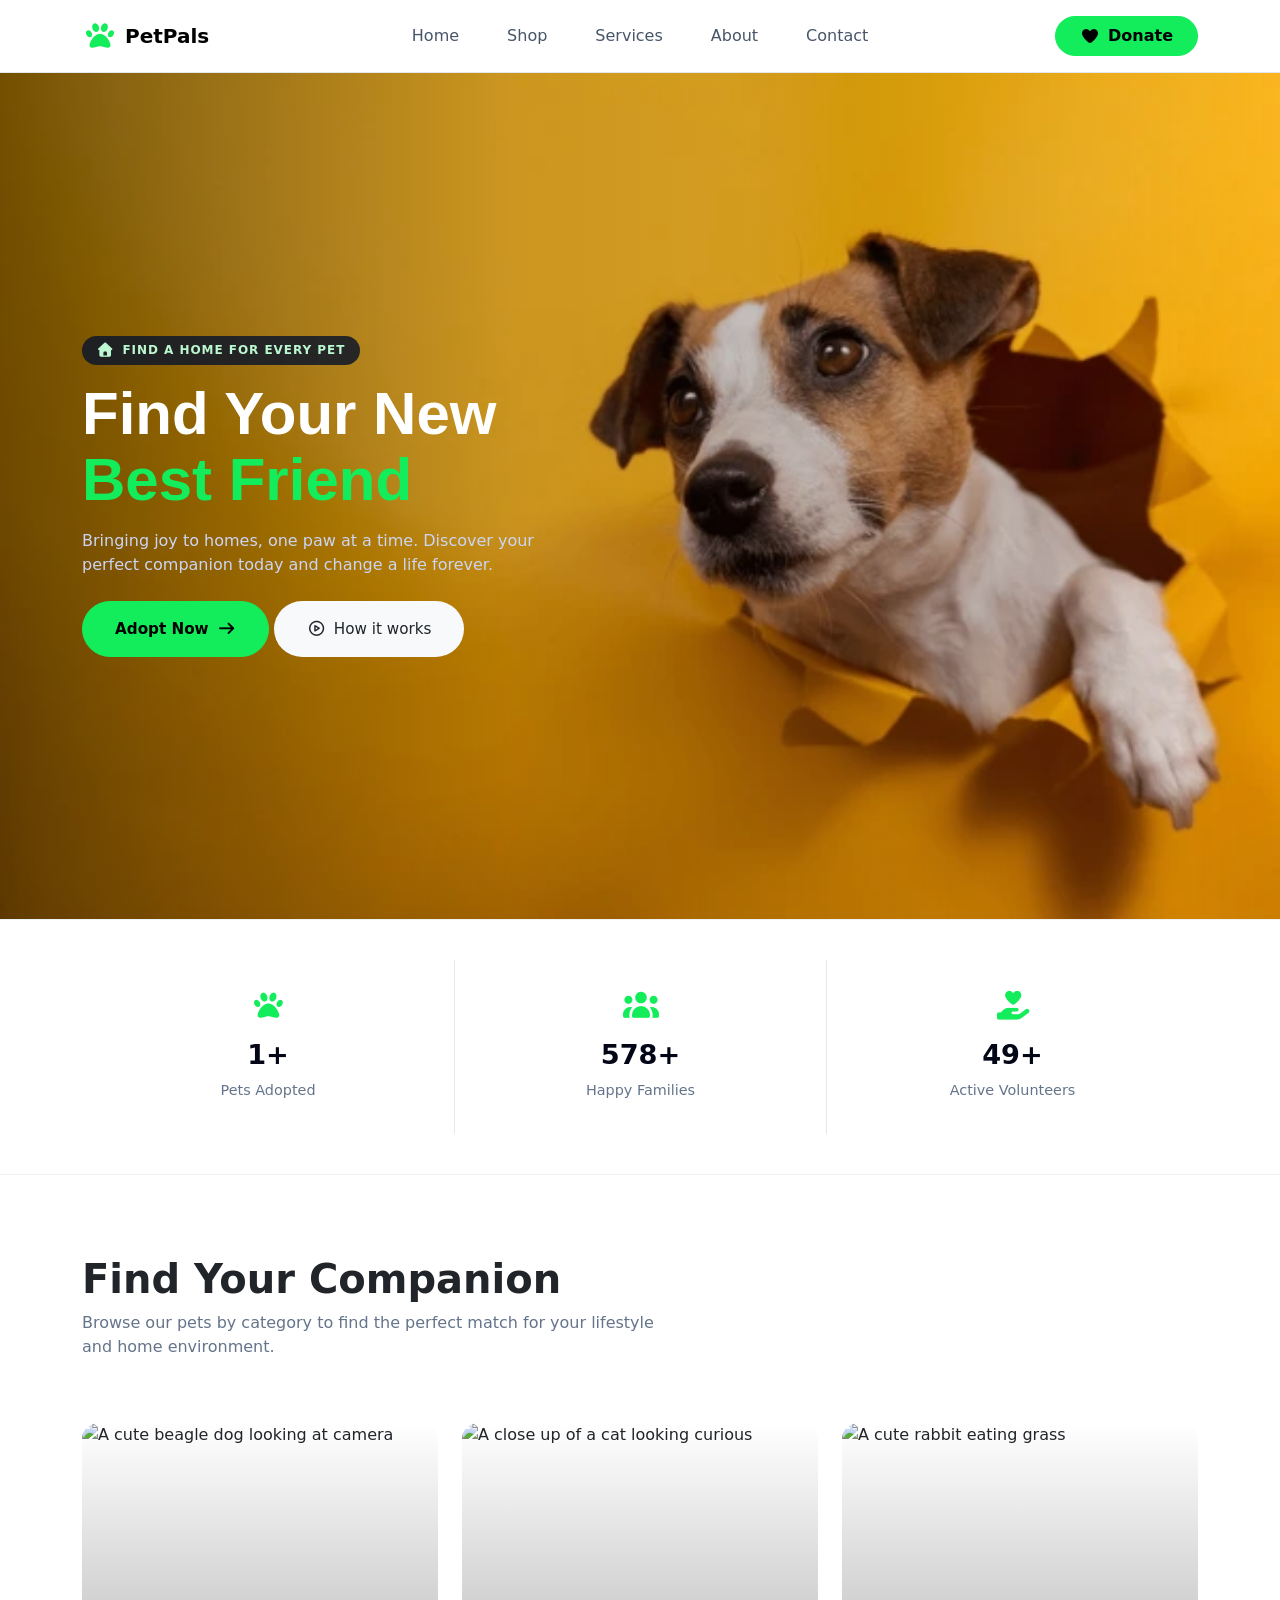
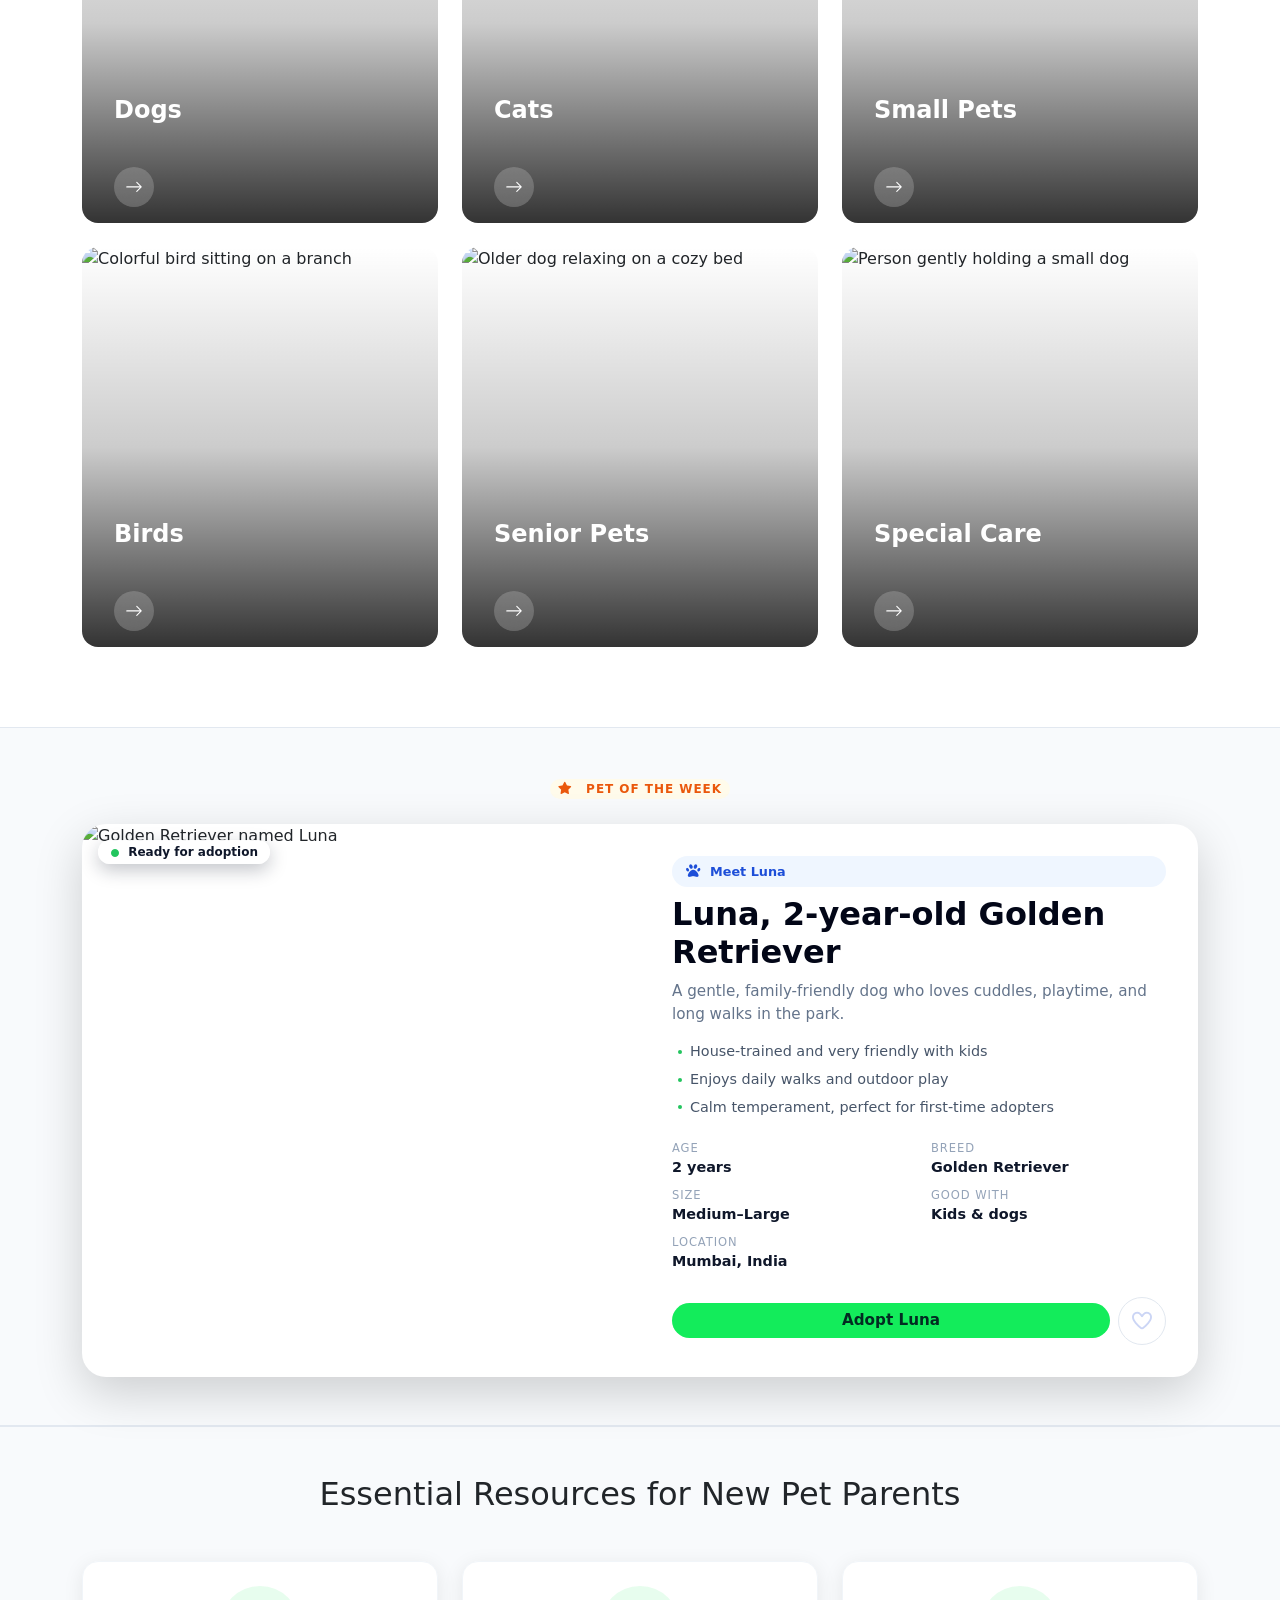
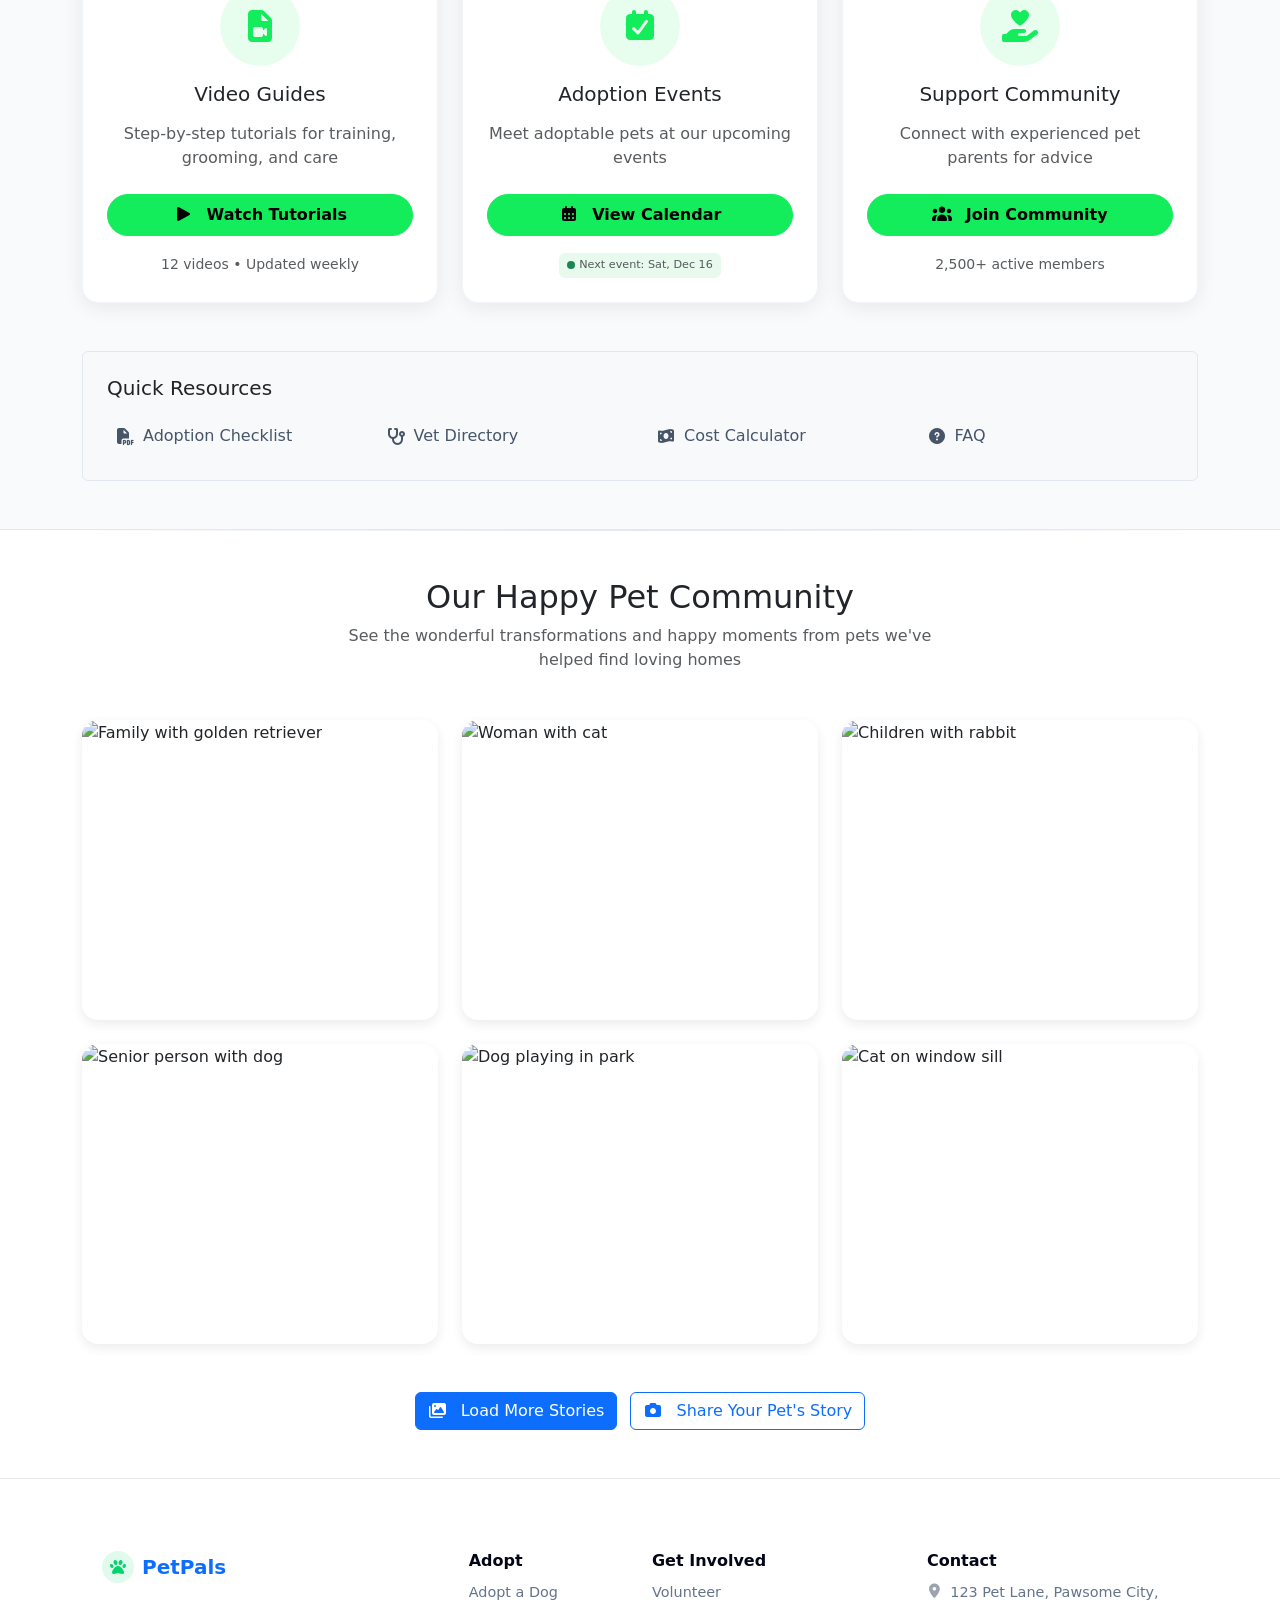
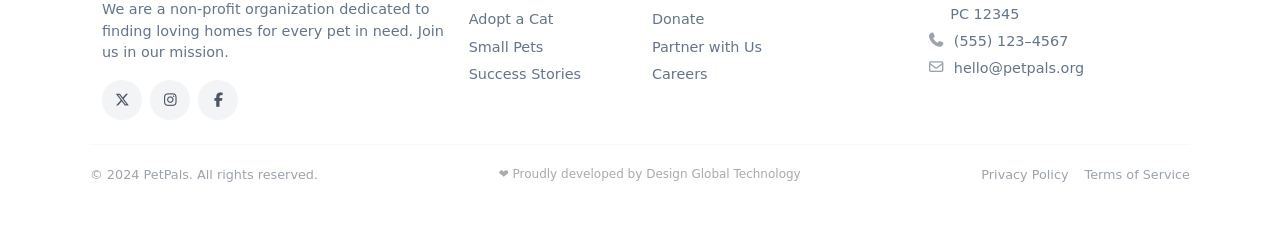
==== index.html @ 8e4ffd86 "secon commit" ====
<!DOCTYPE html>
<html lang="en">
  <head>
    <meta charset="UTF-8" />
    <meta name="viewport" content="width=device-width, initial-scale=1.0" />
    <title>Pet-Shop</title>

    <link rel="stylesheet" href="./fontawsome/css/all.min.css" />
    <link rel="stylesheet" href="bootstrap/css/bootstrap.min.css" />
    <link rel="stylesheet" href="./css-folder/style.css" />
  </head>
  <body>
    <!-- Navbar -->
    <nav class="navbar navbar-expand-lg navbar-blur sticky-top">
      <div class="container">
        <a
          class="navbar-brand d-flex align-items-center gap-2"
          href="./index.html"
        >
          <i class="fa-solid fa-paw fs-3 text-primary-color"></i>
          <span class="fw-bold">PetPals</span>
        </a>

        <button
  class="navbar-toggler"
  type="button"
  data-bs-toggle="collapse"
  data-bs-target="#mainNavbar"
  aria-controls="mainNavbar"
  aria-expanded="false"
  aria-label="Toggle navigation"
>
  <!-- Default icon -->
  <i class="fa-solid fa-bars fs-3"></i>
  <!-- Close icon -->
  <i class="fa-solid fa-xmark fs-3 d-none"></i>
</button>


        <div class="collapse navbar-collapse" id="mainNavbar">
          <ul class="navbar-nav mx-auto mb-2 mb-lg-0 gap-lg-3">
            <li class="nav-item">
              <a class="nav-link fw-medium" href="./index.html">Home</a>
            </li>
            <!-- <li class="nav-item">
              <a class="nav-link fw-medium" href="#">Adopt</a>
            </li> -->
            <li class="nav-item">
              <a class="nav-link fw-medium" href="#">Shop</a>
            </li>
            <li class="nav-item">
              <a class="nav-link fw-medium" href="#">Services</a>
            </li>
            <li class="nav-item">
              <a class="nav-link fw-medium" href="./about.html">About</a>
            </li>
            <li class="nav-item">
              <a class="nav-link fw-medium" href="./contact.html">Contact</a>
            </li>
          </ul>

          <div class="d-flex align-items-center gap-2">
            <!-- <button class="btn btn-light btn-pill d-none d-sm-inline-flex px-4">
              Login
            </button> -->
            <button
              class="btn btn-primary-soft btn-pill d-inline-flex align-items-center gap-2 px-4"
            >
              <i class="fa-solid fa-heart"></i>
              <span>Donate</span>
            </button>
          </div>
        </div>
      </div>
    </nav>

    <main>
      <!-- Hero Section -->
      <!-- Hero Section -->
      <section class="hero-section">
        <div class="hero-dark-overlay"></div>

        <div class="container position-relative">
          <div class="row">
            <!-- TEXT ON THE RIGHT -->
            <div class="col-lg-6">
              <div class="hero-text-block">
                <div class="hero-badge mb-3">
                  <i class="fa-solid fa-home"></i>
                  <span>Find a home for every pet</span>
                </div>

                <h1 class="hero-title mb-3">
                  Find Your New <br class="d-none d-lg-block" />
                  <span class="highlight">Best Friend</span>
                </h1>

                <p class="hero-lead mb-4">
                  Bringing joy to homes, one paw at a time. Discover your
                  perfect companion today and change a life forever.
                </p>

                <!-- Dog Hover Button Wrapper -->
                <div class="dog-button-container">
                  <div class="dog">
                    <div class="tail"></div>
                    <div class="body"></div>
                    <div class="head">
                      <div class="eyes">
                        <div class="left"></div>
                        <div class="right"></div>
                      </div>
                      <div class="nuzzle">
                        <div class="mouth">
                          <div class="tongue"></div>
                        </div>
                        <div class="nose">
                          <div class="nostrils"></div>
                          <div class="highlight"></div>
                        </div>
                      </div>
                    </div>
                    <div class="ears">
                      <div class="left"></div>
                      <div class="right"></div>
                    </div>
                  </div>

                  <!-- ADOPT NOW BUTTON WITH DOG -->
                  <button
                    class="btn btn-primary-soft btn-pill d-inline-flex align-items-center gap-2 hero-cta-btn dog-btn"
                  >
                    <span>Adopt Now</span>
                    <i class="fa-solid fa-arrow-right"></i>
                  </button>

                  <div class="dog-paw"></div>
                  <div class="dog-paw top"></div>
                </div>
                <!-- Normal button stays same -->
                <button
                  class="btn btn-outline-soft btn-pill d-inline-flex align-items-center gap-2 hero-cta-btn bg-light rounded-5"
                >
                  <i class="fa-regular fa-circle-play text-primary-color"></i>
                  <span>How it works</span>
                </button>
              </div>
            </div>
            <!-- end col -->
          </div>
        </div>
      </section>

      <!-- Stats Section -->
      <section class="stats-section">
        <div class="container">
          <div class="row g-0 stats-row text-center">
            <!-- Stat 1 -->
            <div class="col-12 col-md-4 stat-col">
              <div class="stats-icon">
                <i class="fa-solid fa-paw"></i>
              </div>
              <p class="stat-number mb-0">1,200+</p>
              <p class="stat-label mb-0">Pets Adopted</p>
            </div>

            <!-- Stat 2 -->
            <div class="col-12 col-md-4 stat-col">
              <div class="stats-icon">
                <i class="fa-solid fa-users"></i>
              </div>
              <p class="stat-number mb-0">950+</p>
              <p class="stat-label mb-0">Happy Families</p>
            </div>

            <!-- Stat 3 -->
            <div class="col-12 col-md-4 stat-col">
              <div class="stats-icon">
                <i class="fa-solid fa-hand-holding-heart"></i>
              </div>
              <p class="stat-number mb-0">80+</p>
              <p class="stat-label mb-0">Active Volunteers</p>
            </div>
          </div>
        </div>
      </section>

      <!-- find compainion section   -->
      <section class="find-companion-section">
        <div class="container">
          <!-- Top Row: Heading + Link -->
          <div class="fc-header">
            <div class="fc-heading-text">
              <h2>Find Your Companion</h2>
              <p>
                Browse our pets by category to find the perfect match for your
                lifestyle and home environment.
              </p>
            </div>
            <!-- <a href="#" class="fc-view-all">
              View all categories
              <span class="material-symbols-outlined">
                <svg
                  xmlns="http://www.w3.org/2000/svg"
                  width="20"
                  height="20"
                  fill="currentColor"
                  class="bi bi-arrow-right"
                  viewBox="0 0 16 18"
                >
                  <path
                    fill-rule="evenodd"
                    d="M1 8a.5.5 0 0 1 .5-.5h11.793l-3.147-3.146a.5.5 0 0 1 .708-.708l4 4a.5.5 0 0 1 0 .708l-4 4a.5.5 0 0 1-.708-.708L13.293 8.5H1.5A.5.5 0 0 1 1 8"
                  />
                </svg>
              </span>
            </a> -->
          </div>

          <!-- Cards Grid -->
          <div class="fc-grid">
            <!-- Card 1: Dogs -->
            <div class="fc-card">
              <img
                src="https://lh3.googleusercontent.com/aida-public/[base64]"
                alt="A cute beagle dog looking at camera"
              />
              <div class="fc-card-overlay">
                <div class="fc-card-content">
                  <h3>Dogs</h3>
                  <p>Loyal friends waiting for a home</p>
                  <span class="fc-circle-btn">
                    <span class="material-symbols-outlined">
                      <svg
                        xmlns="http://www.w3.org/2000/svg"
                        width="20"
                        height="20"
                        fill="currentColor"
                        class="bi bi-arrow-right"
                        viewBox="0 0 16 18"
                      >
                        <path
                          fill-rule="evenodd"
                          d="M1 8a.5.5 0 0 1 .5-.5h11.793l-3.147-3.146a.5.5 0 0 1 .708-.708l4 4a.5.5 0 0 1 0 .708l-4 4a.5.5 0 0 1-.708-.708L13.293 8.5H1.5A.5.5 0 0 1 1 8"
                        />
                      </svg>
                    </span>
                  </span>
                </div>
              </div>
            </div>

            <!-- Card 2: Cats -->
            <div class="fc-card">
              <img
                src="https://lh3.googleusercontent.com/aida-public/[base64]"
                alt="A close up of a cat looking curious"
              />
              <div class="fc-card-overlay">
                <div class="fc-card-content">
                  <h3>Cats</h3>
                  <p>Independent and cuddly companions</p>
                  <span class="fc-circle-btn">
                    <span class="material-symbols-outlined">
                      <svg
                        xmlns="http://www.w3.org/2000/svg"
                        width="20"
                        height="20"
                        fill="currentColor"
                        class="bi bi-arrow-right"
                        viewBox="0 0 16 18"
                      >
                        <path
                          fill-rule="evenodd"
                          d="M1 8a.5.5 0 0 1 .5-.5h11.793l-3.147-3.146a.5.5 0 0 1 .708-.708l4 4a.5.5 0 0 1 0 .708l-4 4a.5.5 0 0 1-.708-.708L13.293 8.5H1.5A.5.5 0 0 1 1 8"
                        />
                      </svg>
                    </span>
                  </span>
                </div>
              </div>
            </div>

            <!-- Card 3: Small Pets -->
            <div class="fc-card">
              <img
                src="https://lh3.googleusercontent.com/aida-public/[base64]"
                alt="A cute rabbit eating grass"
              />
              <div class="fc-card-overlay">
                <div class="fc-card-content">
                  <h3>Small Pets</h3>
                  <p>Little critters for big hearts</p>
                  <span class="fc-circle-btn">
                    <span class="material-symbols-outlined">
                      <svg
                        xmlns="http://www.w3.org/2000/svg"
                        width="20"
                        height="20"
                        fill="currentColor"
                        class="bi bi-arrow-right"
                        viewBox="0 0 16 18"
                      >
                        <path
                          fill-rule="evenodd"
                          d="M1 8a.5.5 0 0 1 .5-.5h11.793l-3.147-3.146a.5.5 0 0 1 .708-.708l4 4a.5.5 0 0 1 0 .708l-4 4a.5.5 0 0 1-.708-.708L13.293 8.5H1.5A.5.5 0 0 1 1 8"
                        />
                      </svg>
                    </span>
                  </span>
                </div>
              </div>
            </div>

            <!-- Card 4: Birds -->
            <div class="fc-card">
              <img
                src="https://images.pexels.com/photos/1661179/pexels-photo-1661179.jpeg"
                alt="Colorful bird sitting on a branch"
              />
              <div class="fc-card-overlay">
                <div class="fc-card-content">
                  <h3>Birds</h3>
                  <p>Feathery companions full of song</p>
                  <span class="fc-circle-btn">
                    <span class="material-symbols-outlined">
                      <svg
                        xmlns="http://www.w3.org/2000/svg"
                        width="20"
                        height="20"
                        fill="currentColor"
                        class="bi bi-arrow-right"
                        viewBox="0 0 16 18"
                      >
                        <path
                          fill-rule="evenodd"
                          d="M1 8a.5.5 0 0 1 .5-.5h11.793l-3.147-3.146a.5.5 0 0 1 .708-.708l4 4a.5.5 0 0 1 0 .708l-4 4a.5.5 0 0 1-.708-.708L13.293 8.5H1.5A.5.5 0 0 1 1 8"
                        />
                      </svg>
                    </span>
                  </span>
                </div>
              </div>
            </div>

            <!-- Card 5: Senior Pets -->
            <div class="fc-card">
              <img
                src="https://images.pexels.com/photos/7210282/pexels-photo-7210282.jpeg"
                alt="Older dog relaxing on a cozy bed"
              />
              <div class="fc-card-overlay">
                <div class="fc-card-content">
                  <h3>Senior Pets</h3>
                  <p>Gentle souls looking for calm homes</p>
                  <span class="fc-circle-btn">
                    <span class="material-symbols-outlined">
                      <svg
                        xmlns="http://www.w3.org/2000/svg"
                        width="20"
                        height="20"
                        fill="currentColor"
                        class="bi bi-arrow-right"
                        viewBox="0 0 16 18"
                      >
                        <path
                          fill-rule="evenodd"
                          d="M1 8a.5.5 0 0 1 .5-.5h11.793l-3.147-3.146a.5.5 0 0 1 .708-.708l4 4a.5.5 0 0 1 0 .708l-4 4a.5.5 0 0 1-.708-.708L13.293 8.5H1.5A.5.5 0 0 1 1 8"
                        />
                      </svg>
                    </span>
                  </span>
                </div>
              </div>
            </div>

            <!-- Card 6: Special Care -->
            <div class="fc-card">
              <img
                src="https://images.pexels.com/photos/7469213/pexels-photo-7469213.jpeg"
                alt="Person gently holding a small dog"
              />
              <div class="fc-card-overlay">
                <div class="fc-card-content">
                  <h3>Special Care</h3>
                  <p>Pets with extra needs & extra love</p>
                  <span class="fc-circle-btn">
                    <span class="material-symbols-outlined">
                      <svg
                        xmlns="http://www.w3.org/2000/svg"
                        width="20"
                        height="20"
                        fill="currentColor"
                        class="bi bi-arrow-right"
                        viewBox="0 0 16 18"
                      >
                        <path
                          fill-rule="evenodd"
                          d="M1 8a.5.5 0 0 1 .5-.5h11.793l-3.147-3.146a.5.5 0 0 1 .708-.708l4 4a.5.5 0 0 1 0 .708l-4 4a.5.5 0 0 1-.708-.708L13.293 8.5H1.5A.5.5 0 0 1 1 8"
                        />
                      </svg>
                    </span>
                  </span>
                </div>
              </div>
            </div>
          </div>
        </div>
      </section>

      <!-- pet of the week  -->
      <section class="pet-week-section py-5">
        <div class="container">
          <!-- Top badge -->
          <div class="text-center mb-4">
            <span class="badge rounded-pill pet-week-badge">
              <i class="fa-solid fa-star me-2"></i>
              Pet of the Week
            </span>
          </div>

          <!-- Main card -->
          <div class="card pet-week-card border-0 shadow-lg overflow-hidden">
            <div class="row g-0">
              <!-- Image side -->
              <div class="col-md-6">
                <div class="pet-week-image-wrapper h-100">
                  <img
                    src="https://images.pexels.com/photos/2253275/pexels-photo-2253275.jpeg"
                    alt="Golden Retriever named Luna"
                    class="img-fluid h-100 w-100 object-fit-cover"
                  />
                  <span class="badge pet-week-status-badge">
                    <i class="fa-solid fa-circle me-1"></i>
                    Ready for adoption
                  </span>
                </div>
              </div>

              <!-- Content side -->
              <div class="col-md-6">
                <div class="card-body pet-week-body h-100 d-flex flex-column">
                  <div
                    class="pet-week-pill mb-2 d-inline-flex align-items-center"
                  >
                    <i class="fa-solid fa-paw me-2"></i>
                    Meet Luna
                  </div>

                  <h2 class="card-title pet-week-title mb-2">
                    Luna, 2-year-old Golden Retriever
                  </h2>

                  <p class="pet-week-subtitle mb-3">
                    A gentle, family-friendly dog who loves cuddles, playtime,
                    and long walks in the park.
                  </p>

                  <ul class="pet-week-list mb-3">
                    <li>House-trained and very friendly with kids</li>
                    <li>Enjoys daily walks and outdoor play</li>
                    <li>Calm temperament, perfect for first-time adopters</li>
                  </ul>

                  <div class="row pet-week-details gy-2 mb-4">
                    <div class="col-6">
                      <span class="detail-label">Age</span>
                      <span class="detail-value">2 years</span>
                    </div>
                    <div class="col-6">
                      <span class="detail-label">Breed</span>
                      <span class="detail-value">Golden Retriever</span>
                    </div>
                    <div class="col-6">
                      <span class="detail-label">Size</span>
                      <span class="detail-value">Medium–Large</span>
                    </div>
                    <div class="col-6">
                      <span class="detail-label">Good with</span>
                      <span class="detail-value">Kids & dogs</span>
                    </div>
                    <div class="col-6">
                      <span class="detail-label">Location</span>
                      <span class="detail-value">Mumbai, India</span>
                    </div>
                  </div>

                  <div class="mt-auto d-flex align-items-center gap-2">
                    <button class="btn btn-adopt flex-grow-1">
                      Adopt Luna
                    </button>
                    <button
                      class="btn btn-favorite d-flex align-items-center justify-content-center"
                      id="favoriteBtn"
                      type="button"
                    >
                      <i class="fa-regular fa-heart" id="favoriteIcon"></i>
                    </button>
                  </div>
                </div>
              </div>
            </div>
          </div>
        </div>
      </section>

      <!-- Join our package section  -->

      <!-- <section class="newsletter-section py-5 my-5">
        <div class="container">
          <div class="row justify-content-center">
           
            <div class="col-lg-10">
              <div class="newsletter-box text-center p-4 p-md-5">
               
                <div class="mb-3">
                  <span
                    class="newsletter-icon d-inline-flex align-items-center justify-content-center"
                  >
                    <i class="fa-solid fa-envelope-open-text"></i>
                  </span>
                </div>

                
                <h2 class="newsletter-title mb-3">Join our pack</h2>

                <p class="newsletter-text mb-4 mx-auto">
                  Get heartwarming adoption stories, helpful pet care tips, and
                  upcoming adoption events delivered straight to your inbox.
                </p>

                
                <form
                  class="newsletter-form d-flex flex-column flex-sm-row gap-2 justify-content-center"
                >
                  <div class="flex-grow-1">
                    <input
                      type="email"
                      class="form-control newsletter-input w-100"
                      placeholder="Enter your email address"
                      aria-label="Email"
                      required
                    />
                  </div>
                  <button type="submit" class="btn newsletter-btn">
                    Subscribe
                  </button>
                </form>

                <p class="newsletter-note mt-3 mb-0">
                  We respect your privacy. Unsubscribe at any time.
                </p>
              </div>
            </div>
          </div>
        </div>
      </section> -->

      <!-- Pet Care Resource Hub -->
      <section class="resource-hub py-5">
        <div class="container">
          <h2 class="text-center mb-5">
            Essential Resources for New Pet Parents
          </h2>

          <div class="row g-4 mb-5">
            <!-- Video Guides -->
            <div class="col-md-4">
              <div class="resource-card p-4 text-center h-100">
                <div class="resource-icon mb-3">
                  <i class="fa-solid fa-file-video fa-2x"></i>
                </div>
                <h5 class="mb-3">Video Guides</h5>
                <p class="text-muted mb-4">
                  Step-by-step tutorials for training, grooming, and care
                </p>
                <div class="d-grid">
                  <a href="#" class="btn btn-primary-soft">
                    <i class="fa-solid fa-play me-2"></i> Watch Tutorials
                  </a>
                </div>
                <div class="mt-3">
                  <small class="text-muted">12 videos • Updated weekly</small>
                </div>
              </div>
            </div>

            <!-- Adoption Events -->
            <div class="col-md-4">
              <div class="resource-card p-4 text-center h-100">
                <div class="resource-icon mb-3">
                  <i class="fa-solid fa-calendar-check fa-2x"></i>
                </div>
                <h5 class="mb-3">Adoption Events</h5>
                <p class="text-muted mb-4">
                  Meet adoptable pets at our upcoming events
                </p>
                <div class="d-grid">
                  <a href="#" class="btn btn-primary-soft">
                    <i class="fa-solid fa-calendar-days me-2"></i> View Calendar
                  </a>
                </div>
                <div class="mt-3">
                  <div
                    class="event-badge d-inline-flex align-items-center gap-1"
                  >
                    <span class="event-dot bg-success"></span>
                    <small class="text-muted">Next event: Sat, Dec 16</small>
                  </div>
                </div>
              </div>
            </div>

            <!-- Support Community -->
            <div class="col-md-4">
              <div class="resource-card p-4 text-center h-100">
                <div class="resource-icon mb-3">
                  <i class="fa-solid fa-hand-holding-heart fa-2x"></i>
                </div>
                <h5 class="mb-3">Support Community</h5>
                <p class="text-muted mb-4">
                  Connect with experienced pet parents for advice
                </p>
                <div class="d-grid">
                  <a href="#" class="btn btn-primary-soft">
                    <i class="fa-solid fa-users me-2"></i> Join Community
                  </a>
                </div>
                <div class="mt-3">
                  <small class="text-muted">2,500+ active members</small>
                </div>
              </div>
            </div>
          </div>

          <!-- Quick Resources Row -->
          <div class="quick-resources bg-light rounded p-4">
            <h5 class="mb-3">Quick Resources</h5>
            <div class="row g-3">
              <div class="col-md-3 col-6">
                <a
                  href="#"
                  class="quick-link d-flex align-items-center gap-2 text-decoration-none"
                >
                  <i class="fa-solid fa-file-pdf text-primary-color"></i>
                  <span>Adoption Checklist</span>
                </a>
              </div>
              <div class="col-md-3 col-6">
                <a
                  href="#"
                  class="quick-link d-flex align-items-center gap-2 text-decoration-none"
                >
                  <i class="fa-solid fa-stethoscope text-primary-color"></i>
                  <span>Vet Directory</span>
                </a>
              </div>
              <div class="col-md-3 col-6">
                <a
                  href="#"
                  class="quick-link d-flex align-items-center gap-2 text-decoration-none"
                >
                  <i class="fa-solid fa-money-bill-wave text-primary-color"></i>
                  <span>Cost Calculator</span>
                </a>
              </div>
              <div class="col-md-3 col-6">
                <a
                  href="#"
                  class="quick-link d-flex align-items-center gap-2 text-decoration-none"
                >
                  <i class="fa-solid fa-question-circle text-primary-color"></i>
                  <span>FAQ</span>
                </a>
              </div>
            </div>
          </div>
        </div>
      </section>

      <section class="community-gallery py-5">
        <div class="container">
          <div class="text-center mb-5">
            <h2>Our Happy Pet Community</h2>
            <p class="text-muted mx-auto" style="max-width: 600px">
              See the wonderful transformations and happy moments from pets
              we've helped find loving homes
            </p>
          </div>

          <div class="gallery-grid mb-5">
            <!-- Gallery Item 1 -->
            <div class="gallery-item">
              <img
                src="https://images.pexels.com/photos/3361739/pexels-photo-3361739.jpeg"
                alt="Family with golden retriever"
                class="img-fluid"
              />
              <div class="gallery-overlay">
                <div class="gallery-content">
                  <div class="d-flex align-items-center mb-2">
                    <div class="gallery-user me-2">
                      <i class="fa-solid fa-user"></i>
                    </div>
                    <div>
                      <p class="gallery-title mb-0">Max & The Sharma Family</p>
                      <small class="gallery-subtitle"
                        >Adopted: January 2023</small
                      >
                    </div>
                  </div>
                  <p class="gallery-text mb-0">
                    "Max filled our home with endless joy and laughter!"
                  </p>
                </div>
              </div>
            </div>

            <!-- Gallery Item 2 -->
            <div class="gallery-item">
              <img
                src="https://images.pexels.com/photos/774731/pexels-photo-774731.jpeg"
                alt="Woman with cat"
                class="img-fluid"
              />
              <div class="gallery-overlay">
                <div class="gallery-content">
                  <div class="d-flex align-items-center mb-2">
                    <div class="gallery-user me-2">
                      <i class="fa-solid fa-user"></i>
                    </div>
                    <div>
                      <p class="gallery-title mb-0">Luna & Priya</p>
                      <small class="gallery-subtitle"
                        >Adopted: March 2023</small
                      >
                    </div>
                  </div>
                  <p class="gallery-text mb-0">
                    "My perfect companion for cozy evenings"
                  </p>
                </div>
              </div>
            </div>

            <!-- Gallery Item 3 -->
            <div class="gallery-item">
              <img
                src="https://images.pexels.com/photos/4588065/pexels-photo-4588065.jpeg"
                alt="Children with rabbit"
                class="img-fluid"
              />
              <div class="gallery-overlay">
                <div class="gallery-content">
                  <div class="d-flex align-items-center mb-2">
                    <div class="gallery-user me-2">
                      <i class="fa-solid fa-user"></i>
                    </div>
                    <div>
                      <p class="gallery-title mb-0">Cotton & The Patel Kids</p>
                      <small class="gallery-subtitle"
                        >Adopted: August 2023</small
                      >
                    </div>
                  </div>
                  <p class="gallery-text mb-0">
                    "Our children learned responsibility and love"
                  </p>
                </div>
              </div>
            </div>

            <!-- Gallery Item 4 -->
            <div class="gallery-item">
              <img
                src="https://images.pexels.com/photos/551628/pexels-photo-551628.jpeg"
                alt="Senior person with dog"
                class="img-fluid"
              />
              <div class="gallery-overlay">
                <div class="gallery-content">
                  <div class="d-flex align-items-center mb-2">
                    <div class="gallery-user me-2">
                      <i class="fa-solid fa-user"></i>
                    </div>
                    <div>
                      <p class="gallery-title mb-0">Buddy & Mr. Gupta</p>
                      <small class="gallery-subtitle">Adopted: June 2023</small>
                    </div>
                  </div>
                  <p class="gallery-text mb-0">
                    "My best friend for morning walks"
                  </p>
                </div>
              </div>
            </div>

            <!-- Gallery Item 5 -->
            <div class="gallery-item">
              <img
                src="https://images.pexels.com/photos/406014/pexels-photo-406014.jpeg"
                alt="Dog playing in park"
                class="img-fluid"
              />
              <div class="gallery-overlay">
                <div class="gallery-content">
                  <div class="d-flex align-items-center mb-2">
                    <div class="gallery-user me-2">
                      <i class="fa-solid fa-user"></i>
                    </div>
                    <div>
                      <p class="gallery-title mb-0">
                        Charlie's Park Adventures
                      </p>
                      <small class="gallery-subtitle"
                        >Adopted: April 2023</small
                      >
                    </div>
                  </div>
                  <p class="gallery-text mb-0">
                    "Every day is an adventure with Charlie!"
                  </p>
                </div>
              </div>
            </div>

            <!-- Gallery Item 6 -->
            <div class="gallery-item">
              <img
                src="https://images.pexels.com/photos/1564506/pexels-photo-1564506.jpeg"
                alt="Cat on window sill"
                class="img-fluid"
              />
              <div class="gallery-overlay">
                <div class="gallery-content">
                  <div class="d-flex align-items-center mb-2">
                    <div class="gallery-user me-2">
                      <i class="fa-solid fa-user"></i>
                    </div>
                    <div>
                      <p class="gallery-title mb-0">Misty's Sunny Spot</p>
                      <small class="gallery-subtitle"
                        >Adopted: February 2023</small
                      >
                    </div>
                  </div>
                  <p class="gallery-text mb-0">
                    "Our elegant companion for afternoon tea"
                  </p>
                </div>
              </div>
            </div>
          </div>

          <div class="text-center mt-5">
            <button class="btn btn-primary me-2" id="loadMoreGallery">
              <i class="fa-solid fa-images me-2"></i> Load More Stories
            </button>
            <button class="btn btn-outline-primary">
              <i class="fa-solid fa-camera me-2"></i> Share Your Pet's Story
            </button>
          </div>
        </div>
      </section>
    </main>

    <footer class="site-footer py-5">
      <div class="container">
        <!-- Top part -->
        <div class="row g-4 footer-top mb-4">
          <!-- Brand + text + socials -->
          <div class="col-md-4">
            <div class="d-flex align-items-center gap-2 mb-3 footer-logo">
              <span
                class="footer-logo-icon d-inline-flex align-items-center justify-content-center"
              >
                <i class="fa-solid fa-paw"></i>
              </span>
              <a href="./index.html" class="fs-5 fw-bold">PetPals</a>
            </div>

            <p class="footer-text mb-3">
              We are a non-profit organization dedicated to finding loving homes
              for every pet in need. Join us in our mission.
            </p>

            <div class="d-flex gap-2">
              <a href="#" class="footer-social-btn">
                <i class="fa-brands fa-x-twitter"></i>
              </a>
              <a href="#" class="footer-social-btn">
                <i class="fa-brands fa-instagram"></i>
              </a>
              <a href="#" class="footer-social-btn">
                <i class="fa-brands fa-facebook-f"></i>
              </a>
            </div>
          </div>

          <!-- Adopt -->
          <div class="col-6 col-md-2">
            <h4 class="footer-heading">Adopt</h4>
            <ul class="footer-links">
              <li><a href="#">Adopt a Dog</a></li>
              <li><a href="#">Adopt a Cat</a></li>
              <li><a href="#">Small Pets</a></li>
              <li><a href="#">Success Stories</a></li>
            </ul>
          </div>

          <!-- Get Involved -->
          <div class="col-6 col-md-3">
            <h4 class="footer-heading">Get Involved</h4>
            <ul class="footer-links">
              <li><a href="#">Volunteer</a></li>
              <li><a href="#">Donate</a></li>
              <li><a href="#">Partner with Us</a></li>
              <li><a href="#">Careers</a></li>
            </ul>
          </div>

          <!-- Contact -->
          <div class="col-12 col-md-3">
            <h4 class="footer-heading">Contact</h4>
            <ul class="footer-links footer-contact">
              <li>
                <i class="fa-solid fa-location-dot"></i>
                <span>123 Pet Lane, Pawsome City, PC 12345</span>
              </li>
              <li>
                <i class="fa-solid fa-phone"></i>
                <span>(555) 123–4567</span>
              </li>
              <li>
                <i class="fa-regular fa-envelope"></i>
                <span>hello@petpals.org</span>
              </li>
            </ul>
          </div>
        </div>

        <!-- Divider line -->
        <hr class="footer-divider my-3" />

        <!-- Bottom bar -->
        <div
          class="footer-bottom d-flex flex-column flex-md-row align-items-center justify-content-between gap-2 pt-1"
        >
          <p class="mb-0 footer-bottom-text">
            © 2024 PetPals. All rights reserved.
          </p>

          <span
            >❤️ Proudly developed by
            <a href="https://designglobal.in/"> Design Global Technology</a>
          </span>

          <div class="d-flex gap-3 footer-bottom-links">
            <a href="#">Privacy Policy</a>
            <a href="#">Terms of Service</a>
          </div>
        </div>
      </div>
    </footer>

    <script src="./bootstrap/js/bootstrap.bundle.min.js"></script>
    <script src="./js-folder/app.js"></script>
  </body>
</html>
---- css-folder/style.css ----
html {
  scroll-behavior: smooth;
}

/* Custom scrollbar */
::-webkit-scrollbar {
  width: 10px;
}

::-webkit-scrollbar-track {
  background: #f1f1f1;
}

::-webkit-scrollbar-thumb {
  background: var(--primary-color);
  border-radius: 5px;
}










/* ===========================
   NAVBAR — CLEAN VERSION
=========================== */

:root {
    --primary-color: #13ec5b;
    --primary-dark: #0eb545;
}

/* Navbar base */
.navbar {
    padding: 1rem 0;
    background: rgba(255, 255, 255, 0.85);
    backdrop-filter: blur(16px);      /* smooth glass effect */
    border-bottom: 1px solid rgba(148, 163, 184, 0.25);
    transition: all 0.3s ease;
}

/* Brand Icon */
.navbar-brand i {
    font-size: 1.8rem;
    color: var(--primary-color);
}

/* Nav Links */
.nav-link {
    font-weight: 500;
    margin: 0 0.5rem;
    position: relative;
    color: #475569 !important;
    transition: color 0.3s ease;
}

.nav-link:hover,
.nav-link.active {
    color: #0f172a !important;
}

/* Underline hover + active effect */
.nav-link::after {
    content: '';
    position: absolute;
    width: 0;
    height: 2px;
    background: var(--primary-color);
    bottom: 0;
    left: 0;
    transition: width 0.3s ease;
}

.nav-link:hover::after,
.nav-link.active::after {
    width: 100%;
}

/* Buttons in navbar */
.btn-primary-soft {
    background-color: var(--primary-color);
    border-color: var(--primary-color);
    color: #000;
    font-weight: 600;
    padding: 0.45rem 1.3rem;
    border-radius: 999px;
    transition: all 0.3s ease;
    /* box-shadow: 0 10px 25px rgba(19, 236, 91, 0.35); */
}

.btn-primary-soft:hover {
    background-color: var(--primary-dark);
    border-color: var(--primary-dark);
    transform: translateY(-2px);
    box-shadow: 0 12px 35px rgba(19, 236, 91, 0.5);
}

/* Mobile navbar toggler */
.navbar-toggler {
    border-color: rgba(0, 0, 0, 0.25);
    border: none !important;
  box-shadow: none !important;
  background: transparent !important;
}

.navbar-toggler:focus {
    box-shadow: none;
}
























/* ================= HERO ================= */

/* ================= NEW FULL-BG HERO ================= */

.hero-section {
  position: relative;
  overflow: hidden;                    /* for paw trail & safety */
  padding: clamp(3rem, 6vw, 5rem) 0;
  min-height: 94vh;                    /* tall hero */
  display: flex;
  align-items: center;

  /* DOG IMAGE AS FULL BACKGROUND */
  background-image: url("../assets/funny-jack-russell-terrier-comes-600nw-2368171745.webp");
  background-size: cover;
  background-position: left center;
}

/* dark gradient so text is readable */
.hero-dark-overlay {
  position: absolute;
  inset: 0;
  background: linear-gradient(to right, rgb(0 0 0 / 52%) 0%, rgb(0 0 0 / 20%) 40%, rgba(0, 0, 0, 0.15) 70%, transparent 100%);
  z-index: 0;
}

/* keep content above overlay */
.hero-section .container {
  position: relative;
  z-index: 1;
}

/* text styles on dark background */
.hero-text-block {
  max-width: 32rem;
  color: #e5e7eb;
}

.hero-title {
  font-family: "Plus Jakarta Sans", sans-serif;
  font-weight: 800;
  line-height: 1.1;
  font-size: 60px;
  color: #ffffff;
}

.hero-title .highlight {
  color: var(--primary-color);
}

.hero-lead {
  font-size: clamp(1rem, 0.2rem + 1vw, 1.15rem);
  color: #cbd5f5;
}

/* badge tuned for dark bg */
.hero-badge {
  display: inline-flex;
  align-items: center;
  gap: 0.5rem;
  padding: 0.35rem 0.9rem;
  border-radius: 999px;
  background-color: rgba(15, 23, 42, 0.85);
  font-size: 0.75rem;
  text-transform: uppercase;
  font-weight: 700;
  letter-spacing: 0.08em;
  color: #bbf7d0;
}

.hero-badge i {
  font-size: 0.9rem;
}

/* CTA buttons keep same size */
.hero-cta-btn {
  height: 3.5rem;
  padding-inline: 2rem;
  font-size: 0.95rem;
}

/* small screens: text centered-ish */
@media (max-width: 575.98px) {
  .hero-text-block {
    text-align: left;
  }
  .hero-cta {
    justify-content: flex-start;
  }
}

/* ===== Paw trail in hero section ===== */

.hero-section {
  position: relative;       /* so paws position inside this section */
  overflow: hidden;         /* hide paws that go outside */
}

/* Paws only inside hero */
.hero-section .paw {
  position: absolute;
  opacity: 0.7;
  font-size: 40px;          /* paw size */
  pointer-events: none;
  transform: translate(-50%, -50%);
  animation: heroPawFade 1s linear forwards;  /* similar to original GSAP: 5s fade */
  z-index: 5;               /* above background, below navbar */
  color: #000; 
}

/* Fade only (no movement) */
@keyframes heroPawFade {
  0% {
    opacity: 0.7;
  }
  100% {
    opacity: 0;
  }
}








/* ============ DOG BUTTON ON HERO CTA ============ */

.dog-button-container {
  position: relative;
  display: inline-block;
}

/* Let Bootstrap handle look, just make it relative for dog */
.dog-btn {
  position: relative;
  box-sizing: border-box;
}

/* Hover interactions */
.dog-button-container:hover .dog {
  transform: translate(20px, -55px) rotate(15deg);
  transition-delay: 0.6s;
  opacity: 1;   /* 👈 show dog only on hover */
}


.dog-button-container:hover .dog-paw {
  transition-delay: 0.3s;
  right: -5px;
}

.dog-button-container:hover .dog-paw::after {
  transition-delay: 0s;
  left: 0;
}

.dog-button-container:hover .dog-paw.top {
  transition-delay: 0.4s;
  right: 40px;
  top: -8px;
}

.dog-button-container:hover .tail {
  opacity: 1;
  transition-delay: 0.6s;
}

/* DOG BASE */
.dog {
  position: absolute;
  width: 65px;
  height: 65px;
  top: -10px;
  right: 1px;
  transform: translate(0, 0) rotate(0);
  transition: 0.3s transform cubic-bezier(0.33, 1, 0.68, 1), 0.2s opacity ease;
  opacity: 0;               /* 👈 hide dog by default */
  pointer-events: none;     /* just to be safe */
}


.dog div {
  position: absolute;
}

/* TAIL */
.dog .tail {
  width: 10%;
  height: 35%;
  left: -50%;
  bottom: -34%;
  transform: rotate(-25deg);
  transition: 0.1s opacity;
  transition-delay: 0s;
  opacity: 0;
}

.dog .tail::after {
  content: '';
  position: absolute;
  transform-origin: bottom center;
  top: 0;
  left: 0;
  width: 100%;
  height: 100%;
  border-radius: 50% 50% 0 0;
  background-color: #E1A46E;
  animation: tailSkew .3s cubic-bezier(0.65, 0, 0.35, 1) infinite alternate;
}

@keyframes tailSkew {
  from {
    transform: skewX(15deg);
  }
  to {
    transform: skewX(-15deg);
  }
}

/* BODY */
.dog .body {
  width: 70%;
  height: 50%;
  bottom: -20%;
  left: 50%;
  transform: translateX(-50%);
  background-color: #9F6A43;
  border-radius: 50% 50% 0 0;
}

/* HEAD */
.dog .head {
  width: 65%;
  height: 70%;
  bottom: 5%;
  left: 50%;
  transform: translateX(-50%);
  border-radius: 80% 80% 60% 60%;
  background-color: #E1A46E;
}

/* NUZZLE */
.dog .nuzzle {
  width: 70%;
  height: 40%;
  bottom: 0%;
  left: 50%;
  transform: translateX(-50%);
}

.dog .nuzzle::before,
.dog .nuzzle::after {
  content: '';
  width: 50%;
  height: 100%;
  display: inline-block;
  position: absolute;
  top: 0;
  left: 0;
  background-color: #C28E5F;
  border-radius: 70% 30% 50% 20%;
  z-index: 1;
}

.dog .nuzzle::after {
  left: auto;
  right: 0;
  transform: scaleX(-1);
}

/* MOUTH */
.dog .mouth {
  width: 50%;
  height: 90%;
  border-radius: 100%;
  background-color: #111827;
  left: 50%;
  bottom: -20%;
  transform: translateX(-50%);
}

/* TONGUE */
.dog .tongue {
  width: 50%;
  height: 50%;
  background-color: #ef4444;
  left: 50%;
  transform: translateX(-50%);
  bottom: 5%;
  border-radius: 50%;
  animation: tongueBounce 0.3s alternate infinite cubic-bezier(0.45, 0, 0.55, 1);
}

@keyframes tongueBounce {
  from {
    bottom: 20%;
  }
  to {
    bottom: 15%;
  }
}

/* NOSE */
.dog .nose {
  width: 30%;
  height: 20%;
  left: 50%;
  top: 0;
  transform: translateX(-50%);
  z-index: 10;
}

.dog .nose::before {
  content: '';
  width: 100%;
  height: 60%;
  top: -50%;
  left: 0;
  position: absolute;
  display: inline-block;
  background-color: #1f2937;
  border-radius: 1000px 1000px 0 0;
}

.dog .nose::after {
  content: '';
  width: 100%;
  height: 100%;
  top: 10%;
  left: 0;
  position: absolute;
  display: inline-block;
  background-color: #1f2937;
  border-radius: 0 0 1000px 1000px;
}

.dog .nose .nostrils {
  width: 90%;
  height: 100%;
  top: 0;
  z-index: 1;
  left: 50%;
  transform: translateX(-50%);
}

.dog .nose .nostrils::before,
.dog .nose .nostrils::after {
  content: '';
  display: inline-block;
  width: 30%;
  height: 100%;
  position: absolute;
  background-color: #000;
  border-radius: 100%;
}

.dog .nose .nostrils::before {
  left: 10%;
}

.dog .nose .nostrils::after {
  right: 10%;
}

.dog .nose .highlight {
  top: -50%;
  left: 50%;
  width: 80%;
  height: 30%;
  transform: translateX(-50%);
  background: linear-gradient(#fff, rgba(255, 255, 255, 0));
  border-radius: 1000px 1000px 0 0;
  opacity: 0.3;
  position: absolute;
}

/* EYES */
.dog .eyes {
  width: 80%;
  height: 35%;
  top: 25%;
  transform: translateX(-50%);
  left: 50%;
}

.dog .eyes .left,
.dog .eyes .right {
  border-radius: 1000px;
  background-color: #111;
  width: 25%;
  height: 52%;
  top: 50%;
  transform: translateY(-50%);
  position: absolute;
}

.dog .eyes .left::after,
.dog .eyes .right::after {
  content: '';
  display: inline-block;
  position: absolute;
  width: 30%;
  height: 30%;
  background-color: #fff;
  opacity: 0.7;
  border-radius: 1000px;
  left: 15%;
  top: 15%;
}

.dog .eyes .left {
  left: 15%;
}

.dog .eyes .right {
  right: 15%;
}

/* EARS */
.dog .ears {
  width: 90%;
  height: 90%;
  top: 70%;
  left: 50%;
  transform: translate(-50%, -50%);
}

.dog .ears div {
  width: 30%;
  height: 50%;
  left: 0;
  top: 0;
  background-color: #9F6A43;
  transform: rotate(15deg);
  border-radius: 60% 20% 80% 10%;
  z-index: 1;
}

.dog .ears .right {
  transform: rotate(-15deg) scaleX(-1);
  left: auto;
  right: 0;
}

/* PAWS FOR THE BUTTON DOG (renamed to avoid conflict) */
.dog-paw {
  position: absolute;
  right: -20px;
  top: 15px;
  overflow: hidden;
  width: 20px;
  height: 20px;
  transition: .3s right cubic-bezier(0.33, 1, 0.68, 1);
}

.dog-paw::after {
  content: '';
  position: absolute;
  left: -100%;
  top: 0;
  width: 100%;
  height: 100%;
  border-radius: 50%;
  background-color: #E1A46E;
  transition: .3s left cubic-bezier(0.33, 1, 0.68, 1);
  transition-delay: .3s;
}

.dog-paw.top {
  transform: rotate(-90deg);
  top: -20px;
  right: 40px;
  transition: .3s top cubic-bezier(0.33, 1, 0.68, 1);
}


























/* === Stats strip exactly like the design === */

/* Full-width white band */
.stats-section {
  padding: 2.5rem 0;
  background-color: #ffffff;              /* white band like in the screenshot */
  border-top: 1px solid #edf2f7;
  border-bottom: 1px solid #edf2f7;
}

/* Row inside the container – no card, just simple */
.stats-row {
  /* no background, no radius, no shadow */
}

/* Each column */
.stat-col {
  padding: 2rem 1.5rem;
}

/* Vertical divider only on desktop */
@media (min-width: 768px) {
  .stat-col + .stat-col {
    border-left: 1px solid #e2e8f0;
  }
}

/* Icon on top */
.stats-icon {
  margin-bottom: 0.75rem;
}

.stats-icon i {
  font-size: 1.8rem;
  color: var(--primary-color);           /* same green as hero button */
}

/* Number + label */
.stat-number {
  font-size: 1.7rem;
  font-weight: 800;
  color: #020617;
}

.stat-label {
  margin-top: 0.25rem;
  font-size: 0.9rem;
  color: #64748b;
}







/* === Find Your Companion (same as design) === */

/* SECTION WRAPPER */
.find-companion-section {
  width: 100%;
  padding: 80px 16px;
}

.find-companion-section .container-fc {
  max-width: 1200px;
  margin: 0 auto;
}

/* TOP HEADER ROW */
.fc-header {
  display: flex;
  flex-direction: column;
  gap: 16px;
  margin-bottom: 48px;
}

.fc-heading-text h2 {
  font-size: 2rem;
  font-weight: 700;
  margin-bottom: 8px;
}

.fc-heading-text p {
  font-size: 1rem;
  color: #64748b; /* slate-500/600 vibe */
  max-width: 600px;
}

.fc-view-all {
  display: inline-flex;
  align-items: center;
  gap: 4px;
  font-weight: 700;
  font-size: 0.95rem;
  color: #13ec5b; /* primary from file */
  text-decoration: none;
}

.fc-view-all:hover {
  text-decoration: underline;
}

/* GRID */
.fc-grid {
  display: grid;
  grid-template-columns: 1fr;
  gap: 24px;
}

/* Cards */
.fc-card {
  position: relative;
  overflow: hidden;
  border-radius: 16px;
  cursor: pointer;
  height: 400px; /* same as original md:h-[400px] */
}

.fc-card img {
  position: absolute;
  inset: 0;
  width: 100%;
  height: 100%;
  object-fit: cover;
  transition: transform 0.5s ease;
}

/* Gradient overlay */
.fc-card-overlay {
  position: absolute;
  inset: 0;
  background: linear-gradient(
    to top,
    rgba(0, 0, 0, 0.8),
    rgba(0, 0, 0, 0.2),
    transparent
  );
  padding: 32px;
  display: flex;
  align-items: flex-end;
}

/* Content slide/opacity animation */
.fc-card-content {
  transform: translateY(16px);
  transition: transform 0.3s ease;
}

.fc-card-content h3 {
  color: #ffffff;
  font-size: 1.5rem;
  font-weight: 700;
  margin-bottom: 4px;
}

.fc-card-content p {
  font-size: 0.9rem;
  color: rgba(255, 255, 255, 0.8);
  margin-bottom: 16px;
  opacity: 0;
  transition: opacity 0.3s ease 0.1s;
}

/* Circle button */
.fc-circle-btn {
  display: inline-flex;
  align-items: center;
  justify-content: center;
  width: 40px;
  height: 40px;
  border-radius: 999px;
  background: rgba(255, 255, 255, 0.2);
  backdrop-filter: blur(8px);
}

.fc-circle-btn .material-symbols-outlined {
  color: #ffffff;
  font-size: 22px;
}

/* HOVER EFFECTS */
.fc-card:hover img {
  transform: scale(1.1);
}

.fc-card:hover .fc-card-content {
  transform: translateY(0);
}

.fc-card:hover .fc-card-content p {
  opacity: 1;
}

/* RESPONSIVE */
@media (min-width: 768px) {
  .fc-header {
    flex-direction: row;
    justify-content: space-between;
    align-items: flex-end;
  }

  .fc-heading-text h2 {
    font-size: 2.5rem;
  }

  .fc-grid {
    grid-template-columns: repeat(3, 1fr);
  }
}


















































/* ------- Pet of the Week section ------- */

.pet-week-section {
  background-color: #f8fafc;
  border-top: 1px solid #e2e8f0;
  border-bottom: 1px solid #e2e8f0;
}

/* Top badge */
.pet-week-badge {
  background-color: #fffbeb;
  color: #ea580c;
  font-size: 0.75rem;
  font-weight: 700;
  letter-spacing: 0.08em;
  text-transform: uppercase;
}

/* Card */
.pet-week-card {
  border-radius: 24px;
}

.pet-week-card .card-body {
  padding: 24px;
}

@media (min-width: 768px) {
  .pet-week-card .card-body {
    padding: 32px;
  }
}

/* Image side */
.pet-week-image-wrapper {
  position: relative;
}

.pet-week-image-wrapper img {
  object-fit: cover;
}

.pet-week-status-badge {
  position: absolute;
  top: 16px;
  left: 16px;
  background-color: rgba(255, 255, 255, 0.95);
  color: #0f172a;
  font-size: 0.75rem;
  font-weight: 600;
  border-radius: 999px;
  padding: 6px 12px;
  box-shadow: 0 6px 18px rgba(15, 23, 42, 0.25);
}

.pet-week-status-badge .fa-circle {
  font-size: 0.5rem;
  color: #22c55e;
}

/* Content side */
.pet-week-pill {
  padding: 6px 12px;
  border-radius: 999px;
  background-color: #eff6ff;
  color: #1d4ed8;
  font-size: 0.8rem;
  font-weight: 600;
}

.pet-week-pill .fa-paw {
  font-size: 0.9rem;
}

.pet-week-title {
  font-size: 1.6rem;
  font-weight: 800;
  color: #020617;
}

@media (min-width: 768px) {
  .pet-week-title {
    font-size: 2rem;
  }
}

.pet-week-subtitle {
  font-size: 0.95rem;
  color: #64748b;
}

/* Highlights list */
.pet-week-list {
  list-style: none;
  padding-left: 0;
  margin-bottom: 1rem;
}

.pet-week-list li {
  position: relative;
  padding-left: 18px;
  margin-bottom: 6px;
  font-size: 0.9rem;
  color: #475569;
}

.pet-week-list li::before {
  content: "";
  position: absolute;
  left: 6px;
  top: 0.6em;
  width: 4px;
  height: 4px;
  border-radius: 50%;
  background-color: #22c55e;
}

/* Details */
.pet-week-details .detail-label {
  display: block;
  font-size: 0.72rem;
  letter-spacing: 0.08em;
  text-transform: uppercase;
  color: #94a3b8;
}

.pet-week-details .detail-value {
  display: block;
  font-size: 0.9rem;
  font-weight: 600;
  color: #0f172a;
}

/* Buttons */
.btn-adopt {
  border-radius: 999px;
  background-color: #13ec5b;
  border: none;
  font-weight: 700;
  font-size: 0.95rem;
  color: #022c22;
  transition: background-color 0.2s ease, transform 0.1s ease;
}

.btn-adopt:hover {
  background-color: #06c74a;
  transform: translateY(-1px);
}

.btn-favorite {
  width: 48px;
  height: 48px;
  border-radius: 999px;
  border: 1px solid #e2e8f0;
  background-color: #ffffff;
  transition: background-color 0.2s ease, border-color 0.2s ease;
}

.btn-favorite i {
  font-size: 20px;
  color: #cbd5f5;
  transition: color 0.2s ease;
}

.btn-favorite.active {
  border-color: #fecaca;
  background-color: #fff1f2;
}

.btn-favorite.active i {
  color: #ef4444;
}




























/* ======= RESOURCE HUB SECTION ======= */

.resource-hub {
  background-color: #f8fafc;
  border-top: 1px solid #e2e8f0;
  border-bottom: 1px solid #e2e8f0;
}

.resource-hub .resource-card {
  background: white;
  border-radius: 16px;
  box-shadow: 0 4px 20px rgba(0,0,0,0.08);
  transition: all 0.3s ease;
  border: 1px solid #f1f5f9;
  height: 100%;
}

.resource-hub .resource-card:hover {
  transform: translateY(-8px);
  box-shadow: 0 12px 30px rgba(19, 236, 91, 0.15);
  border-color: rgba(19, 236, 91, 0.2);
}

.resource-hub .resource-icon {
  width: 80px;
  height: 80px;
  margin: 0 auto 1.5rem;
  background: rgba(19, 236, 91, 0.1);
  border-radius: 50%;
  display: flex;
  align-items: center;
  justify-content: center;
  color: var(--primary-color);
  transition: all 0.3s ease;
}

.resource-hub .resource-card:hover .resource-icon {
  background: var(--primary-color);
  color: white;
  transform: scale(1.05);
}

.resource-hub .btn-primary-soft {
  background-color: var(--primary-color);
  border-color: var(--primary-color);
  color: #000;
  font-weight: 600;
  padding: 0.5rem 1.5rem;
  border-radius: 999px;
  transition: all 0.3s ease;
}

.resource-hub .btn-primary-soft:hover {
  background-color: var(--primary-dark);
  border-color: var(--primary-dark);
  transform: translateY(-2px);
  box-shadow: 0 8px 25px rgba(19, 236, 91, 0.3);
}

.resource-hub .quick-resources {
  border: 1px solid #e2e8f0;
  border-radius: 12px;
  background-color: #f1f5f9;
}

.resource-hub .quick-link {
  color: #475569;
  padding: 0.5rem;
  border-radius: 8px;
  transition: all 0.2s ease;
  text-decoration: none;
  display: flex;
  align-items: center;
  gap: 0.5rem;
}

.resource-hub .quick-link:hover {
  color: var(--primary-color);
  background-color: rgba(19, 236, 91, 0.05);
  transform: translateX(4px);
}

.resource-hub .event-badge {
  padding: 0.25rem 0.5rem;
  background: rgba(34, 197, 94, 0.1);
  border-radius: 6px;
  font-size: 0.8rem;
  display: inline-flex;
  align-items: center;
  gap: 0.25rem;
}

.resource-hub .event-dot {
  width: 8px;
  height: 8px;
  border-radius: 50%;
  display: inline-block;
}

/* Resource Hub Responsive */
@media (max-width: 768px) {
  .resource-hub .resource-card {
    margin-bottom: 1rem;
  }
  
  .resource-hub .quick-link {
    padding: 0.75rem 0.5rem;
  }
}

/* Animation for resource cards */
@keyframes resourceFadeIn {
  from {
    opacity: 0;
    transform: translateY(20px);
  }
  to {
    opacity: 1;
    transform: translateY(0);
  }
}

.resource-hub .resource-card {
  animation: resourceFadeIn 0.5s ease forwards;
  opacity: 0;
}

.resource-hub .resource-card:nth-child(1) { animation-delay: 0.1s; }
.resource-hub .resource-card:nth-child(2) { animation-delay: 0.2s; }
.resource-hub .resource-card:nth-child(3) { animation-delay: 0.3s; }






















/* ======= COMMUNITY GALLERY SECTION ======= */

.community-gallery {
  background: white;
  position: relative;
}

.community-gallery::before {
  content: '';
  position: absolute;
  top: 0;
  left: 0;
  right: 0;
  height: 1px;
  background: linear-gradient(90deg, transparent, #e2e8f0, transparent);
}

.community-gallery .gallery-grid {
  display: grid;
  grid-template-columns: repeat(1, 1fr);
  gap: 1.5rem;
}

@media (min-width: 768px) {
  .community-gallery .gallery-grid {
    grid-template-columns: repeat(2, 1fr);
  }
}

@media (min-width: 992px) {
  .community-gallery .gallery-grid {
    grid-template-columns: repeat(3, 1fr);
  }
}

.community-gallery .gallery-item {
  position: relative;
  border-radius: 16px;
  overflow: hidden;
  height: 300px;
  cursor: pointer;
  transition: all 0.4s ease;
  box-shadow: 0 4px 12px rgba(0,0,0,0.08);
}

.community-gallery .gallery-item:hover {
  transform: translateY(-8px) scale(1.02);
  box-shadow: 0 20px 40px rgba(0,0,0,0.15);
}

.community-gallery .gallery-item img {
  width: 100%;
  height: 100%;
  object-fit: cover;
  transition: transform 0.5s ease;
}

.community-gallery .gallery-item:hover img {
  transform: scale(1.1);
}

.community-gallery .gallery-overlay {
  position: absolute;
  inset: 0;
  background: linear-gradient(to top, rgba(0,0,0,0.85) 0%, rgba(0,0,0,0.4) 50%, transparent 100%);
  padding: 1.5rem;
  display: flex;
  align-items: flex-end;
  opacity: 0;
  transition: opacity 0.3s ease;
}

.community-gallery .gallery-item:hover .gallery-overlay {
  opacity: 1;
}

.community-gallery .gallery-content {
  transform: translateY(20px);
  transition: transform 0.3s ease 0.1s;
  width: 100%;
}

.community-gallery .gallery-item:hover .gallery-content {
  transform: translateY(0);
}

.community-gallery .gallery-user {
  width: 36px;
  height: 36px;
  background: rgba(255,255,255,0.2);
  backdrop-filter: blur(10px);
  border-radius: 50%;
  display: flex;
  align-items: center;
  justify-content: center;
  color: white;
  font-size: 0.9rem;
  flex-shrink: 0;
}

.community-gallery .gallery-title {
  color: white;
  font-weight: 600;
  font-size: 1rem;
  margin-bottom: 0.25rem;
}

.community-gallery .gallery-subtitle {
  color: rgba(255,255,255,0.8);
  font-size: 0.8rem;
}

.community-gallery .gallery-text {
  color: rgba(255,255,255,0.9);
  font-size: 0.9rem;
  font-style: italic;
  margin-top: 0.5rem;
  line-height: 1.4;
}

/* Load More Button */
.community-gallery #loadMoreGallery {
  position: relative;
  overflow: hidden;
  transition: all 0.3s ease;
}

.community-gallery #loadMoreGallery::after {
  content: '';
  position: absolute;
  top: 0;
  left: -100%;
  width: 100%;
  height: 100%;
  background: linear-gradient(90deg, transparent, rgba(255,255,255,0.3), transparent);
  transition: left 0.7s;
}

.community-gallery #loadMoreGallery:hover::after {
  left: 100%;
}

.community-gallery #loadMoreGallery:hover {
  transform: translateY(-2px);
  box-shadow: 0 8px 20px rgba(19, 236, 91, 0.3);
}

/* Gallery Modal */
.gallery-modal {
  position: fixed;
  top: 0;
  left: 0;
  width: 100%;
  height: 100%;
  background: rgba(0,0,0,0.95);
  display: flex;
  align-items: center;
  justify-content: center;
  z-index: 9999;
  cursor: pointer;
  animation: fadeIn 0.3s ease;
}

.gallery-modal img {
  max-width: 90%;
  max-height: 90%;
  object-fit: contain;
  border-radius: 8px;
  box-shadow: 0 20px 60px rgba(0,0,0,0.5);
}

.gallery-modal .btn-close-modal {
  position: absolute;
  top: 20px;
  right: 20px;
  width: 40px;
  height: 40px;
  background: rgba(255,255,255,0.1);
  backdrop-filter: blur(10px);
  border: none;
  border-radius: 50%;
  color: white;
  font-size: 1.2rem;
  cursor: pointer;
  transition: all 0.2s ease;
  z-index: 10000;
  display: flex;
  align-items: center;
  justify-content: center;
}

.gallery-modal .btn-close-modal:hover {
  background: rgba(255,255,255,0.2);
  transform: rotate(90deg);
}

/* Gallery Item Animation */
@keyframes galleryItemFadeIn {
  from {
    opacity: 0;
    transform: translateY(30px) scale(0.95);
  }
  to {
    opacity: 1;
    transform: translateY(0) scale(1);
  }
}

.community-gallery .gallery-item {
  animation: galleryItemFadeIn 0.6s ease forwards;
  opacity: 0;
}

.community-gallery .gallery-item:nth-child(1) { animation-delay: 0.1s; }
.community-gallery .gallery-item:nth-child(2) { animation-delay: 0.2s; }
.community-gallery .gallery-item:nth-child(3) { animation-delay: 0.3s; }
.community-gallery .gallery-item:nth-child(4) { animation-delay: 0.4s; }
.community-gallery .gallery-item:nth-child(5) { animation-delay: 0.5s; }
.community-gallery .gallery-item:nth-child(6) { animation-delay: 0.6s; }

/* Responsive adjustments */
@media (max-width: 576px) {
  .community-gallery .gallery-item {
    height: 250px;
  }
  
  .community-gallery .gallery-overlay {
    padding: 1rem;
  }
  
  .community-gallery .gallery-title {
    font-size: 0.9rem;
  }
  
  .community-gallery .gallery-text {
    font-size: 0.8rem;
  }
}

/* Loading spinner for load more */
.gallery-loading {
  grid-column: 1 / -1;
  text-align: center;
  padding: 2rem;
}

.gallery-loading .spinner-border {
  width: 3rem;
  height: 3rem;
  border-width: 0.25em;
}

/* Gallery empty state */
.gallery-empty-state {
  grid-column: 1 / -1;
  text-align: center;
  padding: 3rem;
  color: #64748b;
}

.gallery-empty-state i {
  font-size: 3rem;
  margin-bottom: 1rem;
  opacity: 0.5;
}





















/* ======= FOOTER ======= */

.site-footer {
  width: 100%;
  background-color: #ffffff;           /* white like design */
  border-top: 1px solid #e5e7eb;       /* subtle line from section above */
}

.footer-top {
  max-width: 1100px;
  margin: 0 auto;
}

.footer-logo a {
  text-decoration: none;
}

/* Logo circle */
.footer-logo-icon {
  width: 32px;
  height: 32px;
  border-radius: 999px;
  background: rgba(0, 212, 106, 0.12); /* soft green tint */
  color: #00d46a;
  font-size: 16px;
}

/* Main paragraph */
.footer-text {
  font-size: 0.9rem;
  color: #64748b;
}

/* Social icons */
.footer-social-btn {
  width: 40px;
  height: 40px;
  border-radius: 999px;
  background-color: #f3f4f6;
  display: inline-flex;
  align-items: center;
  justify-content: center;
  text-decoration: none;
  font-size: 0.9rem;
  color: #4b5563;
  transition: background-color 0.2s ease, color 0.2s ease;
}

.footer-social-btn:hover {
  background-color: #13EC5B;
  color: #111827;
}

/* Column headings + links */
.footer-heading {
  font-size: 1rem;
  font-weight: 600;
  margin-bottom: 0.75rem;
  color: #020617;
}

.footer-links {
  list-style: none;
  padding-left: 0;
  margin: 0;
  display: flex;
  flex-direction: column;
  gap: 0.35rem;
  font-size: 0.9rem;
}

.footer-links a {
  text-decoration: none;
  color: #64748b;
  transition: color 0.2s ease;
}

.footer-links a:hover {
  color: #00d46a;
}

/* Contact items with icons */
.footer-contact li {
  display: flex;
  align-items: flex-start;
  gap: 0.55rem;
}

.footer-contact i {
  margin-top: 2px;
  font-size: 0.9rem;
  color: #9ca3af;
}

.footer-contact span {
  color: #64748b;
}

/* Divider & bottom row */
.footer-divider {
  border-color: #e5e7eb;
  max-width: 1100px;
  margin-left: auto;
  margin-right: auto;
}

.footer-bottom {
  max-width: 1100px;
  margin: 0 auto;
}

.footer-bottom span {
  color: #aaa;
  font-size: 12px;
}

.footer-bottom span a {
  text-decoration: none;
  color: #aaa;
}

.footer-bottom-text {
  font-size: 0.8rem;
  color: #9ca3af;
}

.footer-bottom-links a {
  font-size: 0.8rem;
  text-decoration: none;
  color: #9ca3af;
  transition: color 0.2s ease;
}

.footer-bottom-links a:hover {
  color: #111827;
}
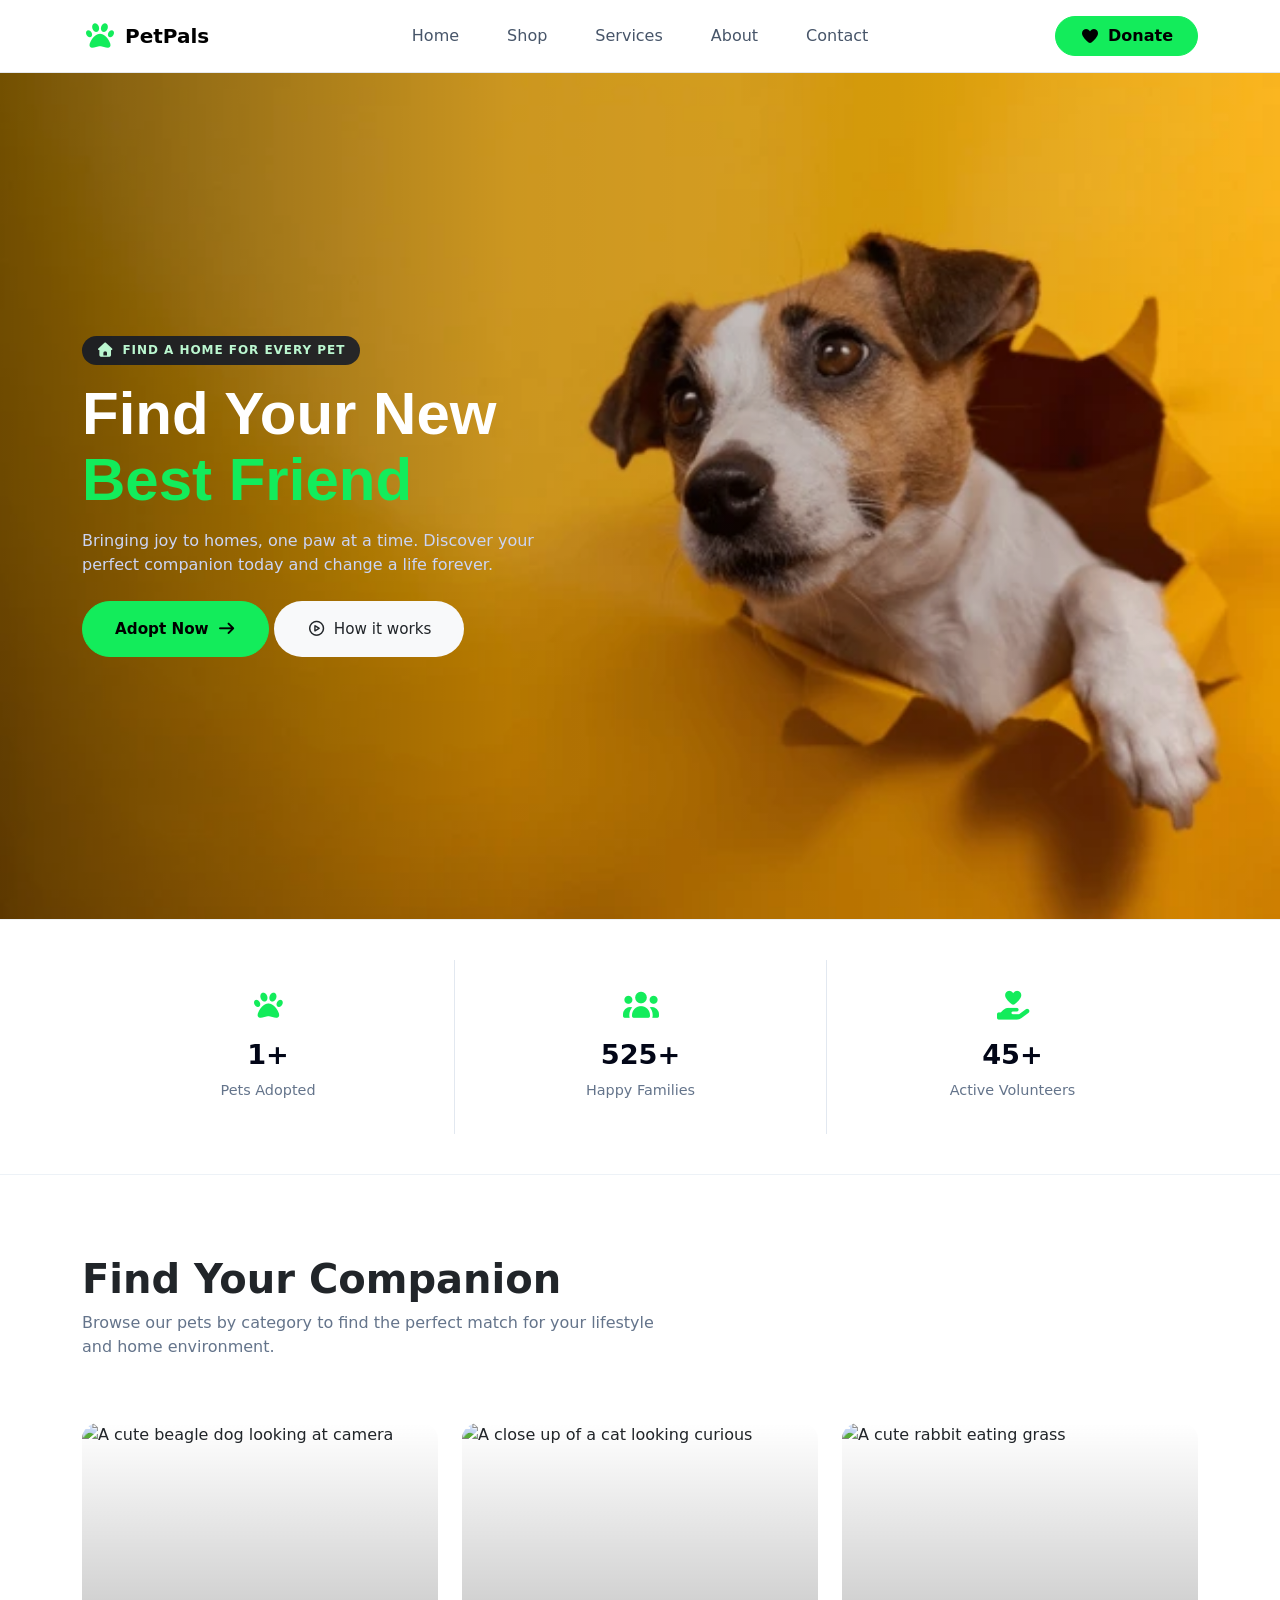
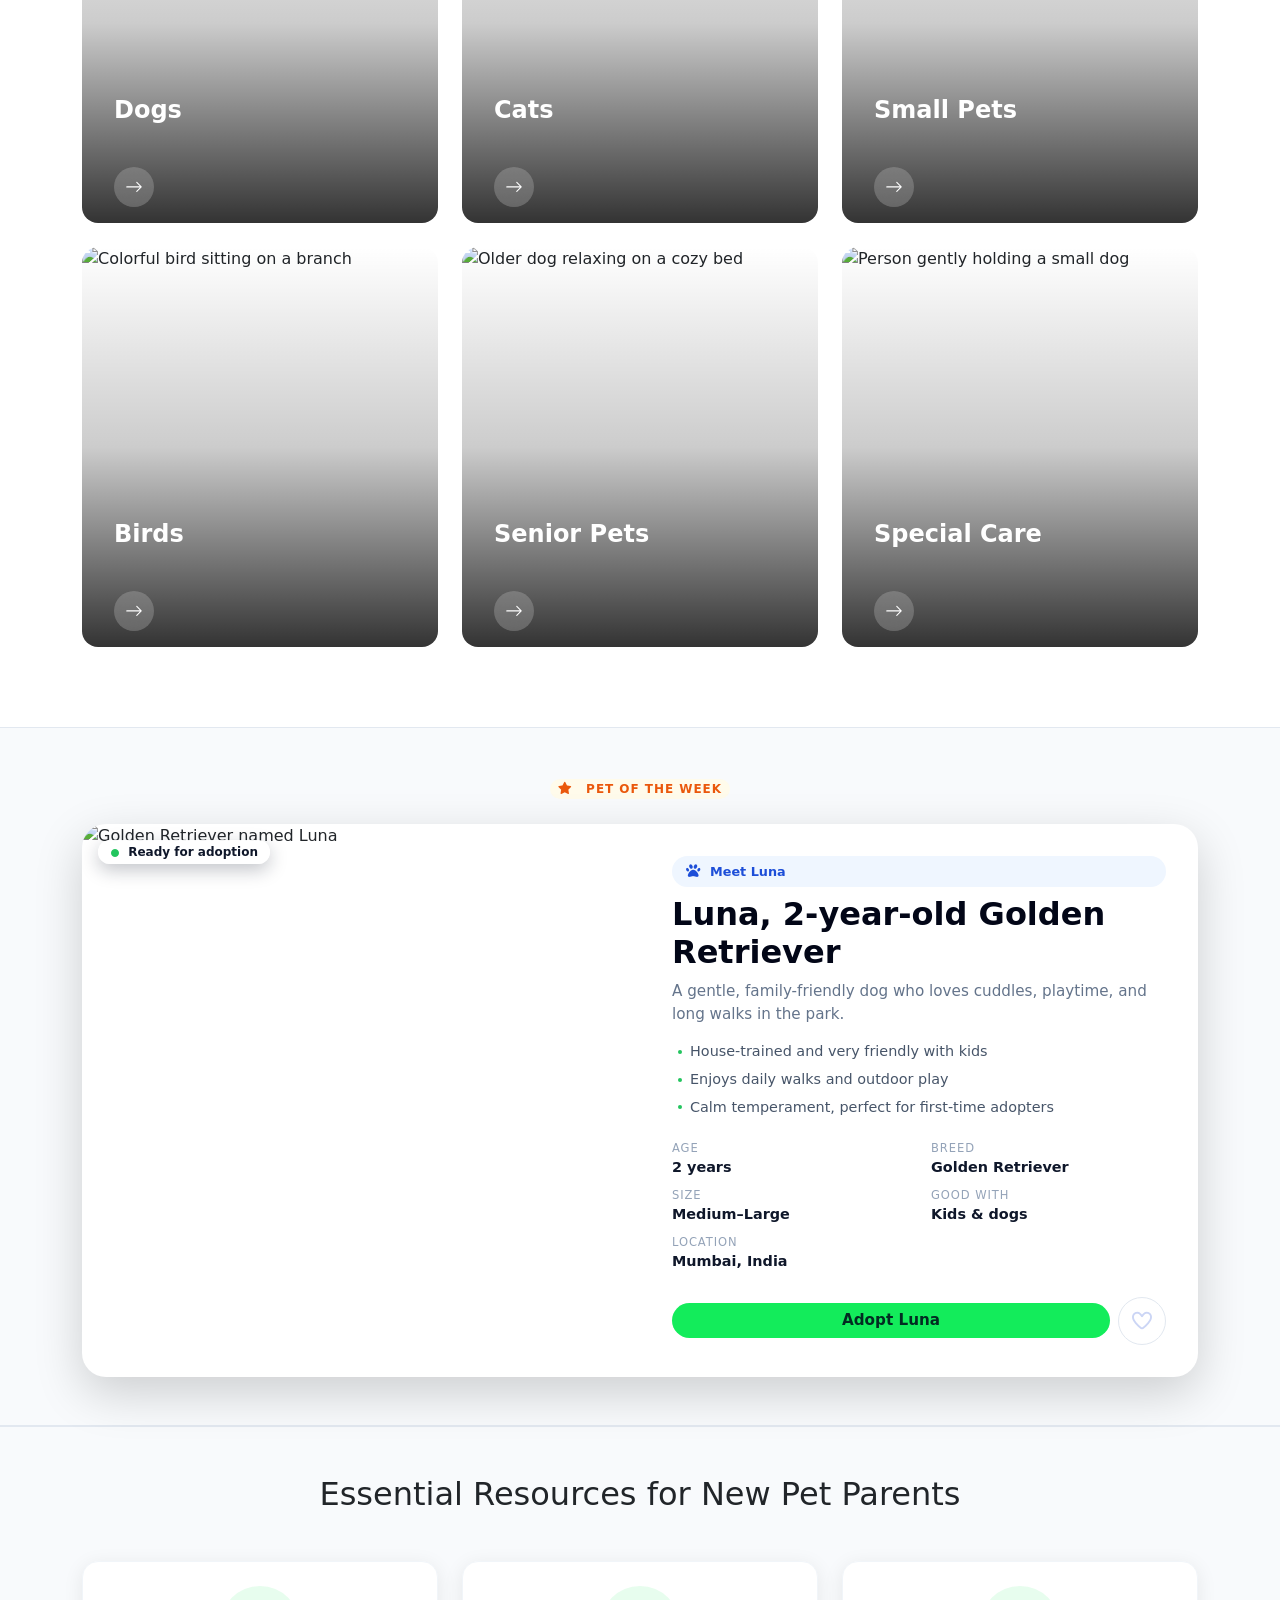
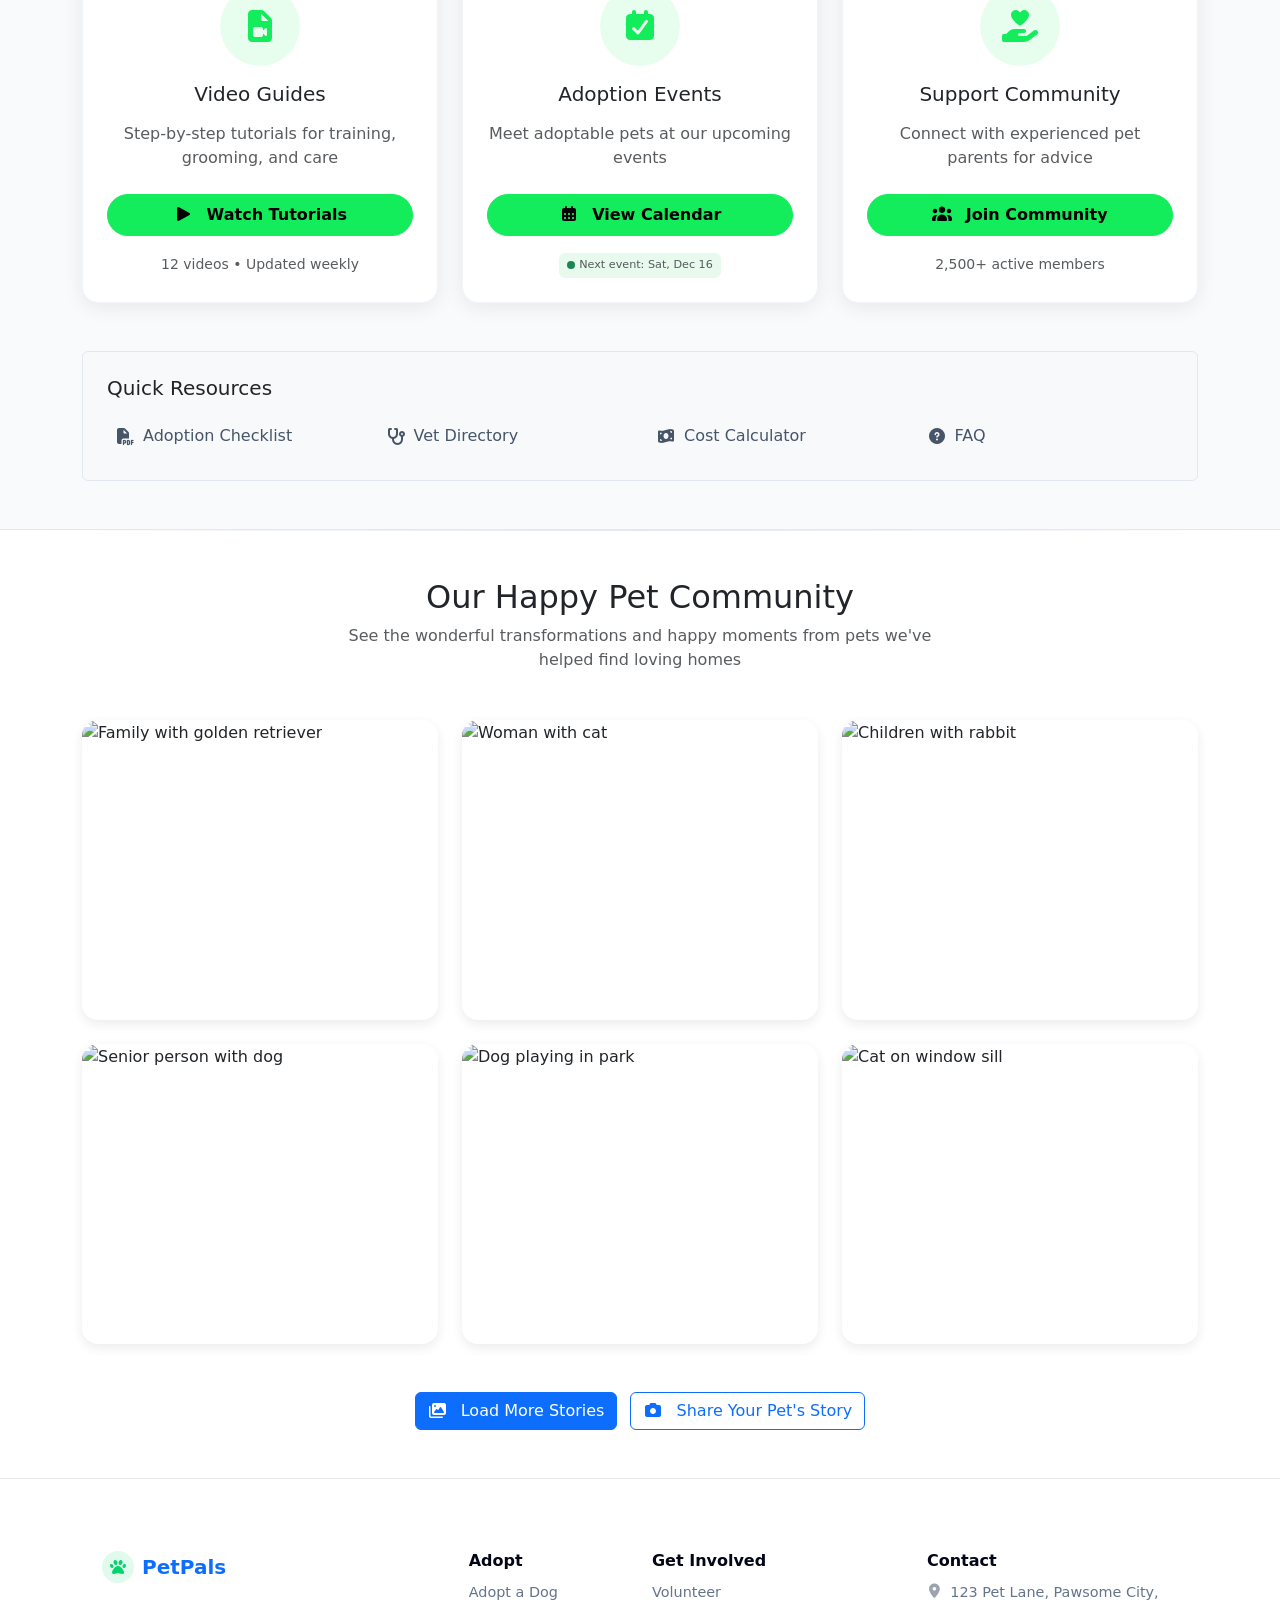
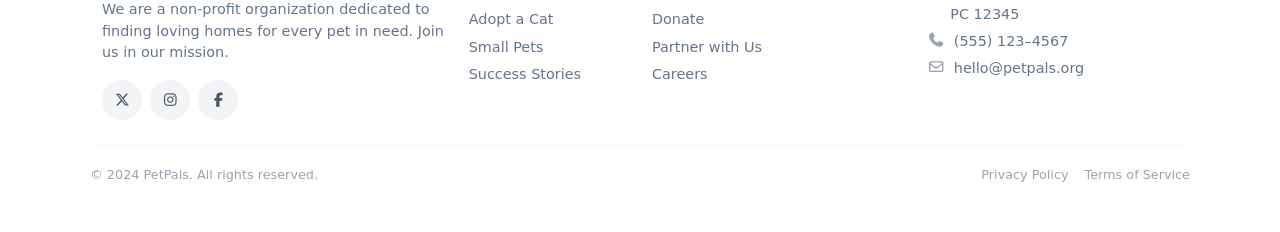
==== commit 387556ef: "ADDED" ====
--- a/index.html
+++ b/index.html
@@ -950,10 +950,10 @@
             © 2024 PetPals. All rights reserved.
           </p>
 
-          <span
+          <!-- <span
             >❤️ Proudly developed by
             <a href="https://designglobal.in/"> Design Global Technology</a>
-          </span>
+          </span> -->
 
           <div class="d-flex gap-3 footer-bottom-links">
             <a href="#">Privacy Policy</a>
